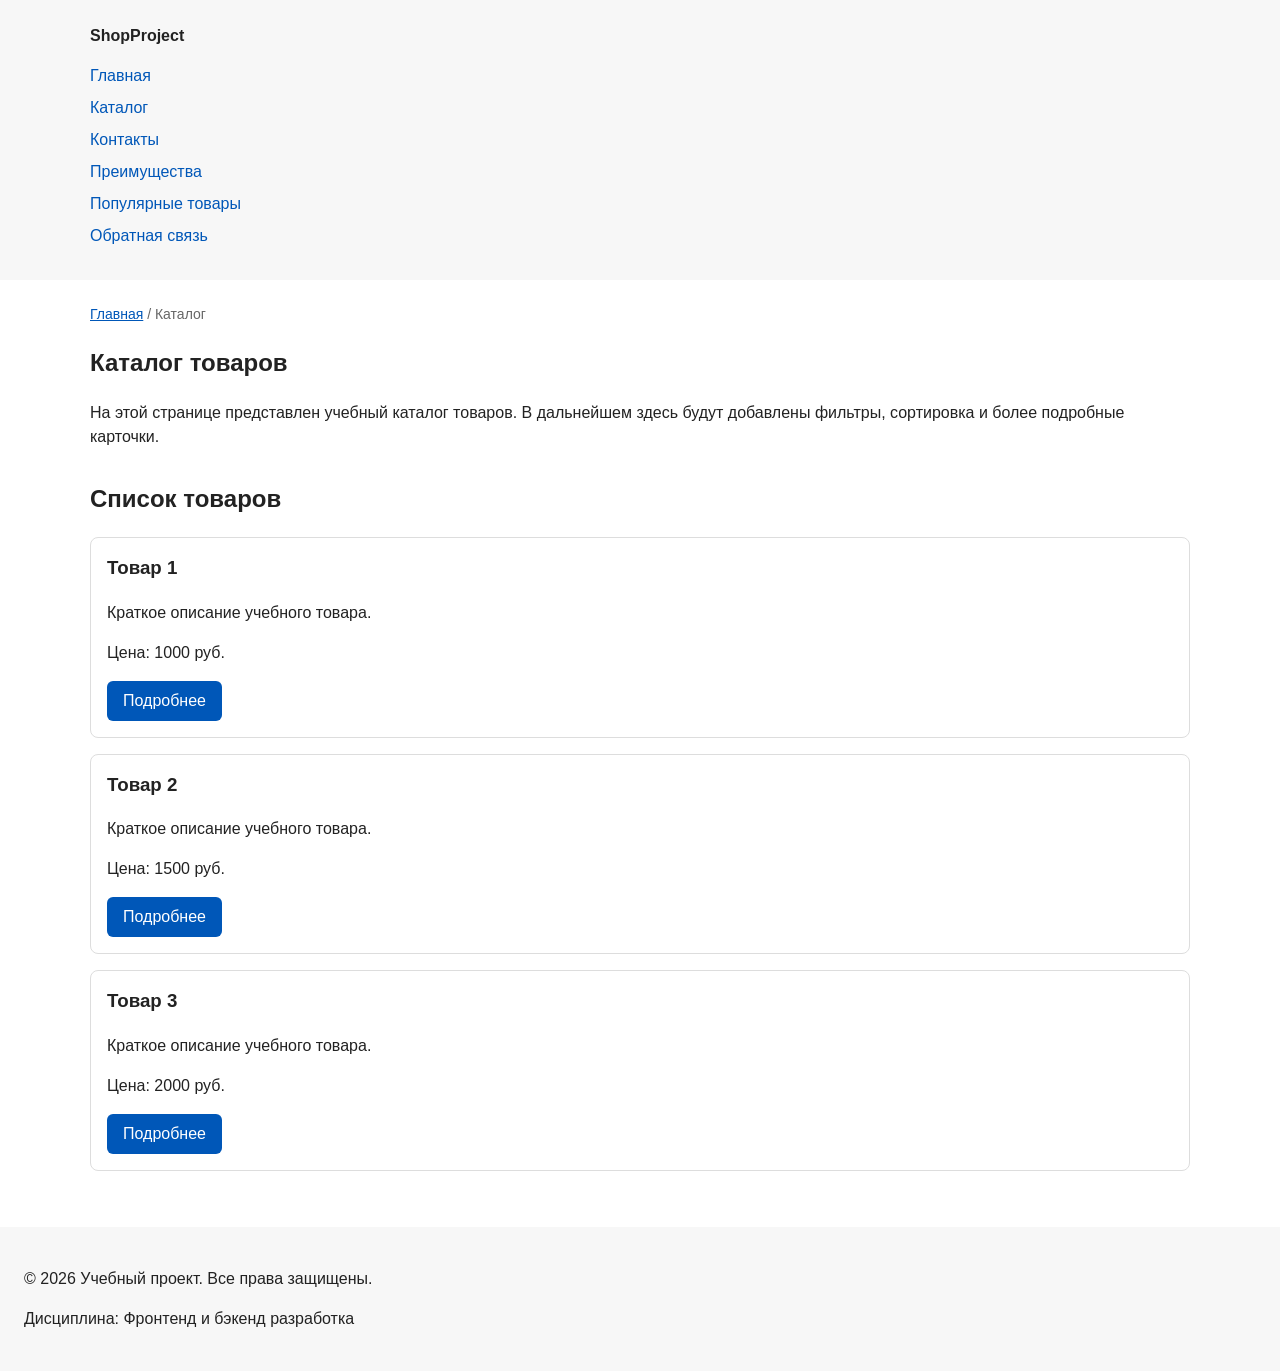
==== catalog.html @ 1f005fb4 "feat: add multi-page structure navigation and anchors" ====
<!DOCTYPE html>
<html lang="ru">
<head>
  <meta charset="UTF-8">
  <meta name="viewport" content="width=device-width, initial-scale=1.0">
  <meta name="description" content="Каталог товаров учебного интернет-магазина.">
  <title>Каталог товаров — Учебный интернет-магазин</title>
  <link rel="stylesheet" href="css/style.css">
</head>
<body>
  <header>
    <div class="site-header">
      <a class="site-logo" href="index.html">ShopProject</a>
      <nav class="site-nav" aria-label="Основная навигация">
        <ul class="site-nav__list">
          <li><a href="index.html">Главная</a></li>
          <li><a href="catalog.html">Каталог</a></li>
          <li><a href="contacts.html">Контакты</a></li>
          <li><a href="index.html#advantages">Преимущества</a></li>
          <li><a href="index.html#popular">Популярные товары</a></li>
          <li><a href="index.html#contacts">Обратная связь</a></li>
        </ul>
      </nav>
    </div>
  </header>

  <main>
    <nav class="breadcrumbs" aria-label="Хлебные крошки">
      <a href="index.html">Главная</a>
      <span>Каталог</span>
    </nav>

    <section class="section">
      <h1>Каталог товаров</h1>
      <p>
        На этой странице представлен учебный каталог товаров.
        В дальнейшем здесь будут добавлены фильтры, сортировка и более
        подробные карточки.
      </p>
    </section>

    <section class="section">
      <h2>Список товаров</h2>
      <article class="product-card">
        <h3>Товар 1</h3>
        <p>Краткое описание учебного товара.</p>
        <p>Цена: 1000 руб.</p>
        <a class="button" href="index.html#popular">Подробнее</a>
      </article>
      <article class="product-card">
        <h3>Товар 2</h3>
        <p>Краткое описание учебного товара.</p>
        <p>Цена: 1500 руб.</p>
        <a class="button" href="index.html#popular">Подробнее</a>
      </article>
      <article class="product-card">
        <h3>Товар 3</h3>
        <p>Краткое описание учебного товара.</p>
        <p>Цена: 2000 руб.</p>
        <a class="button" href="index.html#popular">Подробнее</a>
      </article>
    </section>
  </main>

  <footer>
    <p>&copy; 2026 Учебный проект. Все права защищены.</p>
    <p>Дисциплина: Фронтенд и бэкенд разработка</p>
  </footer>
</body>
</html>
---- css/style.css ----
/* ===============================
   1. Переменные проекта
   =============================== */
:root {
  /* Основные цвета проекта */
  --color-bg: #ffffff;
  --color-text: #222222;
  --color-muted: #666666;
  --color-primary: #0057b8;
  --color-primary-dark: #003f86;
  --color-border: #dddddd;
  --color-surface: #f7f7f7;
  --color-surface-accent: #eef5ff;
  --color-danger: #b00020;
  --color-success: #168a2f;
  --color-success-bg: #eefaf0;
  --color-white: #ffffff;

  /* Отступы */
  --space-xs: 4px;
  --space-sm: 8px;
  --space-md: 16px;
  --space-lg: 24px;
  --space-xl: 32px;

  /* Скругления */
  --radius-sm: 6px;
  --radius-md: 8px;
  --radius-lg: 12px;

  /* Размеры */
  --container-width: 1100px;
}

/* ===============================
   2. Базовые стили
   =============================== */
html {
  scroll-behavior: smooth;
}

* {
  box-sizing: border-box;
}

body {
  margin: 0;
  font-family: Arial, sans-serif;
  line-height: 1.5;
  color: var(--color-text);
  background-color: var(--color-bg);
}

header,
main,
footer {
  padding: var(--space-lg);
}

header,
footer {
  background-color: var(--color-surface);
}

/* ===============================
   3. Общие элементы интерфейса
   =============================== */
a {
  color: var(--color-primary);
}

a:hover {
  color: var(--color-primary-dark);
}

a:focus-visible {
  outline: 2px solid var(--color-primary);
  outline-offset: 3px;
}

.button {
  display: inline-block;
  padding: var(--space-sm) var(--space-md);
  color: var(--color-white);
  background-color: var(--color-primary);
  text-decoration: none;
  border: none;
  border-radius: var(--radius-sm);
  font: inherit;
  cursor: pointer;
}

.button:hover {
  color: var(--color-white);
  background-color: var(--color-primary-dark);
}

.button:focus-visible {
  outline: 2px solid var(--color-primary);
  outline-offset: 3px;
}

.button:disabled {
  opacity: 0.6;
  cursor: not-allowed;
}

/* ===============================
   4. Компоненты страницы
   =============================== */

/* Шапка и навигация */
.site-header {
  max-width: var(--container-width);
  margin: 0 auto;
}

.site-logo {
  font-weight: bold;
  text-decoration: none;
  color: var(--color-text);
}

.site-nav__list {
  padding: 0;
  margin: var(--space-md) 0 0;
  list-style: none;
}

.site-nav__list li {
  margin-bottom: var(--space-sm);
}

.site-nav__list a {
  text-decoration: none;
}

.site-nav__list a:hover {
  text-decoration: underline;
}

/* Хлебные крошки */
.breadcrumbs {
  max-width: var(--container-width);
  margin: 0 auto var(--space-md);
  font-size: 14px;
  color: var(--color-muted);
}

.breadcrumbs a {
  color: var(--color-primary);
}

.breadcrumbs span::before {
  content: " / ";
  color: var(--color-muted);
}

/* Подсветка цели якорной ссылки */
:target {
  outline: 2px dashed var(--color-primary);
  outline-offset: 4px;
}

/* Hero-блок и секции */
.hero {
  max-width: var(--container-width);
  margin: 0 auto var(--space-xl);
  padding: var(--space-xl) var(--space-lg);
  background-color: var(--color-surface-accent);
  border-radius: var(--radius-lg);
}

.section {
  max-width: var(--container-width);
  margin: 0 auto var(--space-xl);
}

.section h2 {
  margin-top: 0;
}

/* Карточка товара */
.product-card {
  margin-bottom: var(--space-md);
  padding: var(--space-md);
  border: 1px solid var(--color-border);
  border-radius: var(--radius-md);
  background-color: var(--color-bg);
}

.product-card:hover {
  border-color: var(--color-primary);
}

.product-card h3 {
  margin-top: 0;
}

/* Дополнительный информационный блок */
.aside-info {
  max-width: var(--container-width);
  margin: 0 auto var(--space-xl);
  padding: var(--space-md);
  border-left: 4px solid var(--color-primary);
  background-color: var(--color-surface);
}

/* ===============================
   5. Форма и модальное окно
   =============================== */
.order-dialog {
  width: min(100% - 32px, 560px);
  padding: var(--space-lg);
  border: none;
  border-radius: var(--radius-lg);
}

.order-dialog::backdrop {
  background-color: rgba(0, 0, 0, 0.5);
}

.form-field {
  margin-bottom: var(--space-md);
}

.form-field label {
  display: block;
  margin-bottom: var(--space-xs);
}

.form-field input,
.form-field select,
.form-field textarea {
  width: 100%;
  padding: 10px 12px;
  border: 1px solid var(--color-border);
  border-radius: var(--radius-sm);
  font: inherit;
}

.form-field input[type="checkbox"] {
  width: auto;
}

.form-field small {
  display: block;
  margin-top: var(--space-xs);
  color: var(--color-muted);
}

.form-field input:hover,
.form-field select:hover,
.form-field textarea:hover {
  border-color: var(--color-primary);
}

.form-field input:focus-visible,
.form-field select:focus-visible,
.form-field textarea:focus-visible,
.form-actions button:focus-visible {
  outline: 2px solid var(--color-primary);
  outline-offset: 3px;
}

[aria-invalid="true"] {
  border-color: var(--color-danger);
}

.form-actions {
  display: flex;
  gap: var(--space-md);
  margin-top: var(--space-lg);
}

.success-message {
  max-width: var(--container-width);
  margin: var(--space-lg) auto;
  padding: var(--space-md);
  border-left: 4px solid var(--color-success);
  background-color: var(--color-success-bg);
}
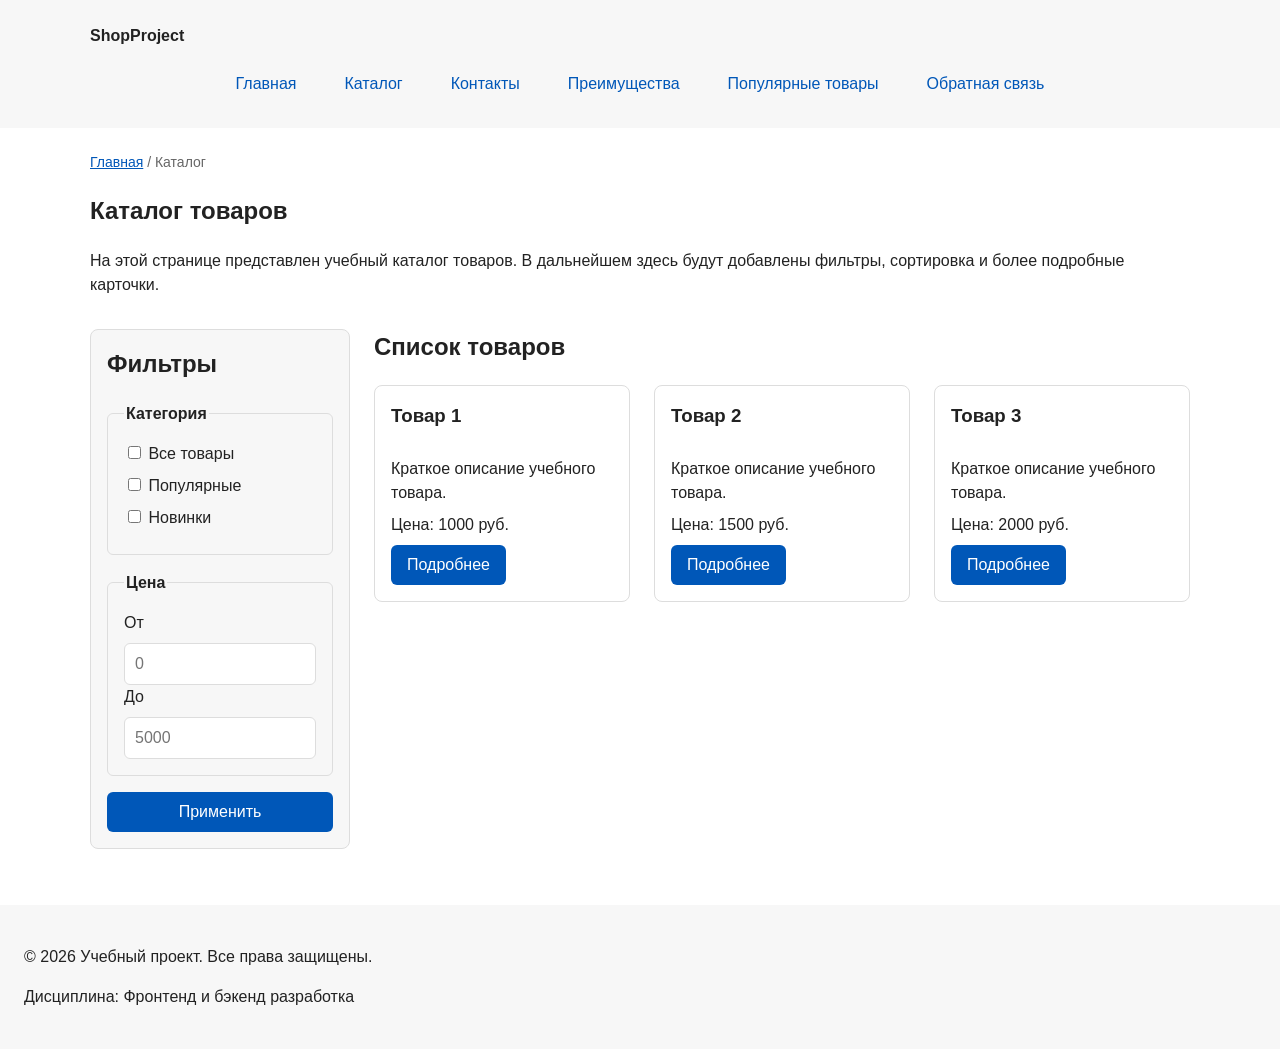
==== commit 6d08b5a0: "feat: add flex navigation and grid catalog layout" ====
--- a/catalog.html
+++ b/catalog.html
@@ -39,26 +39,58 @@
       </p>
     </section>
 
-    <section class="section">
-      <h2>Список товаров</h2>
-      <article class="product-card">
-        <h3>Товар 1</h3>
-        <p>Краткое описание учебного товара.</p>
-        <p>Цена: 1000 руб.</p>
-        <a class="button" href="index.html#popular">Подробнее</a>
-      </article>
-      <article class="product-card">
-        <h3>Товар 2</h3>
-        <p>Краткое описание учебного товара.</p>
-        <p>Цена: 1500 руб.</p>
-        <a class="button" href="index.html#popular">Подробнее</a>
-      </article>
-      <article class="product-card">
-        <h3>Товар 3</h3>
-        <p>Краткое описание учебного товара.</p>
-        <p>Цена: 2000 руб.</p>
-        <a class="button" href="index.html#popular">Подробнее</a>
-      </article>
+    <section class="catalog-layout">
+      <aside class="catalog-filters">
+        <h2>Фильтры</h2>
+        <form class="filters-form" action="#" method="get">
+          <fieldset>
+            <legend>Категория</legend>
+            <label>
+              <input type="checkbox" name="category" value="all">
+              Все товары
+            </label>
+            <label>
+              <input type="checkbox" name="category" value="popular">
+              Популярные
+            </label>
+            <label>
+              <input type="checkbox" name="category" value="new">
+              Новинки
+            </label>
+          </fieldset>
+          <fieldset>
+            <legend>Цена</legend>
+            <label for="price-from">От</label>
+            <input id="price-from" name="price-from" type="number" min="0" placeholder="0">
+            <label for="price-to">До</label>
+            <input id="price-to" name="price-to" type="number" min="0" placeholder="5000">
+          </fieldset>
+          <button class="button" type="submit">Применить</button>
+        </form>
+      </aside>
+      <section class="catalog-products">
+        <h2>Список товаров</h2>
+        <div class="products-grid">
+          <article class="product-card">
+            <h3>Товар 1</h3>
+            <p>Краткое описание учебного товара.</p>
+            <p>Цена: 1000 руб.</p>
+            <a class="button" href="index.html#popular">Подробнее</a>
+          </article>
+          <article class="product-card">
+            <h3>Товар 2</h3>
+            <p>Краткое описание учебного товара.</p>
+            <p>Цена: 1500 руб.</p>
+            <a class="button" href="index.html#popular">Подробнее</a>
+          </article>
+          <article class="product-card">
+            <h3>Товар 3</h3>
+            <p>Краткое описание учебного товара.</p>
+            <p>Цена: 2000 руб.</p>
+            <a class="button" href="index.html#popular">Подробнее</a>
+          </article>
+        </div>
+      </section>
     </section>
   </main>
 
--- a/css/style.css
+++ b/css/style.css
@@ -122,21 +122,27 @@
 }
 
 .site-nav__list {
+  display: flex;
+  flex-wrap: wrap;
+  justify-content: center;
+  align-items: center;
+  gap: var(--space-md);
   padding: 0;
   margin: var(--space-md) 0 0;
   list-style: none;
 }
 
-.site-nav__list li {
-  margin-bottom: var(--space-sm);
-}
-
 .site-nav__list a {
+  display: inline-block;
+  padding: var(--space-sm) var(--space-md);
+  color: var(--color-primary);
   text-decoration: none;
+  border-radius: var(--radius-sm);
 }
 
 .site-nav__list a:hover {
-  text-decoration: underline;
+  color: var(--color-white);
+  background-color: var(--color-primary);
 }
 
 /* Хлебные крошки */
@@ -182,7 +188,10 @@
 
 /* Карточка товара */
 .product-card {
-  margin-bottom: var(--space-md);
+  display: flex;
+  flex-direction: column;
+  gap: var(--space-sm);
+  margin-bottom: 0;
   padding: var(--space-md);
   border: 1px solid var(--color-border);
   border-radius: var(--radius-md);
@@ -197,6 +206,22 @@
   margin-top: 0;
 }
 
+.product-card p {
+  margin: 0;
+}
+
+.product-card .button {
+  margin-top: auto;
+  align-self: flex-start;
+}
+
+/* Сетка карточек товаров */
+.products-grid {
+  display: grid;
+  grid-template-columns: repeat(3, 1fr);
+  gap: var(--space-lg);
+}
+
 /* Дополнительный информационный блок */
 .aside-info {
   max-width: var(--container-width);
@@ -204,6 +229,62 @@
   padding: var(--space-md);
   border-left: 4px solid var(--color-primary);
   background-color: var(--color-surface);
+}
+
+/* Страница каталога: фильтры + товары */
+.catalog-layout {
+  max-width: var(--container-width);
+  margin: 0 auto var(--space-xl);
+  display: grid;
+  grid-template-columns: 260px 1fr;
+  grid-template-areas: "filters products";
+  gap: var(--space-lg);
+}
+
+.catalog-filters {
+  grid-area: filters;
+  padding: var(--space-md);
+  border: 1px solid var(--color-border);
+  border-radius: var(--radius-md);
+  background-color: var(--color-surface);
+}
+
+.catalog-products {
+  grid-area: products;
+}
+
+.catalog-filters h2,
+.catalog-products h2 {
+  margin-top: 0;
+}
+
+.filters-form {
+  display: grid;
+  gap: var(--space-md);
+}
+
+.filters-form fieldset {
+  margin: 0;
+  padding: var(--space-md);
+  border: 1px solid var(--color-border);
+  border-radius: var(--radius-sm);
+}
+
+.filters-form legend {
+  font-weight: 700;
+}
+
+.filters-form label {
+  display: block;
+  margin-bottom: var(--space-sm);
+}
+
+.filters-form input[type="number"] {
+  width: 100%;
+  padding: 8px 10px;
+  border: 1px solid var(--color-border);
+  border-radius: var(--radius-sm);
+  font: inherit;
 }
 
 /* ===============================
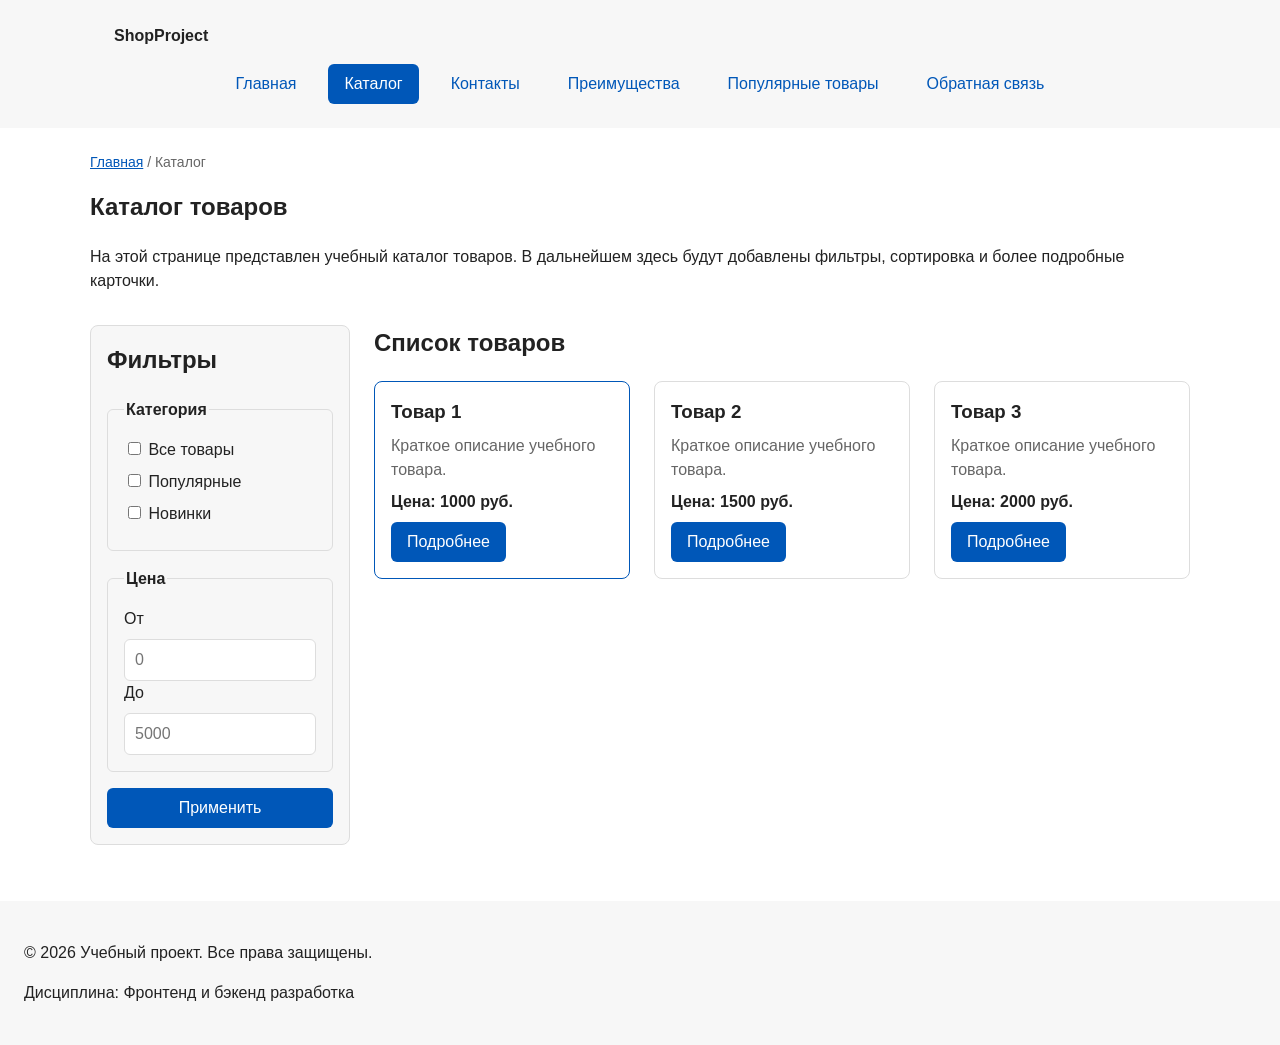
==== commit 1d5f385f: "refactor: apply BEM naming to CSS classes" ====
--- a/catalog.html
+++ b/catalog.html
@@ -8,30 +8,42 @@
   <link rel="stylesheet" href="css/style.css">
 </head>
 <body>
-  <header>
-    <div class="site-header">
-      <a class="site-logo" href="index.html">ShopProject</a>
+  <header class="site-header">
+    <div class="site-header__inner">
+      <a class="site-header__logo" href="index.html">ShopProject</a>
       <nav class="site-nav" aria-label="Основная навигация">
         <ul class="site-nav__list">
-          <li><a href="index.html">Главная</a></li>
-          <li><a href="catalog.html">Каталог</a></li>
-          <li><a href="contacts.html">Контакты</a></li>
-          <li><a href="index.html#advantages">Преимущества</a></li>
-          <li><a href="index.html#popular">Популярные товары</a></li>
-          <li><a href="index.html#contacts">Обратная связь</a></li>
+          <li class="site-nav__item">
+            <a class="site-nav__link" href="index.html">Главная</a>
+          </li>
+          <li class="site-nav__item">
+            <a class="site-nav__link site-nav__link--active" href="catalog.html" aria-current="page">Каталог</a>
+          </li>
+          <li class="site-nav__item">
+            <a class="site-nav__link" href="contacts.html">Контакты</a>
+          </li>
+          <li class="site-nav__item">
+            <a class="site-nav__link" href="index.html#advantages">Преимущества</a>
+          </li>
+          <li class="site-nav__item">
+            <a class="site-nav__link" href="index.html#popular">Популярные товары</a>
+          </li>
+          <li class="site-nav__item">
+            <a class="site-nav__link" href="index.html#contacts">Обратная связь</a>
+          </li>
         </ul>
       </nav>
     </div>
   </header>
 
-  <main>
+  <main class="page">
     <nav class="breadcrumbs" aria-label="Хлебные крошки">
-      <a href="index.html">Главная</a>
-      <span>Каталог</span>
+      <a class="breadcrumbs__link" href="index.html">Главная</a>
+      <span class="breadcrumbs__current">Каталог</span>
     </nav>
 
     <section class="section">
-      <h1>Каталог товаров</h1>
+      <h1 class="section__title">Каталог товаров</h1>
       <p>
         На этой странице представлен учебный каталог товаров.
         В дальнейшем здесь будут добавлены фильтры, сортировка и более
@@ -41,62 +53,63 @@
 
     <section class="catalog-layout">
       <aside class="catalog-filters">
-        <h2>Фильтры</h2>
+        <h2 class="catalog-filters__title">Фильтры</h2>
         <form class="filters-form" action="#" method="get">
-          <fieldset>
-            <legend>Категория</legend>
-            <label>
-              <input type="checkbox" name="category" value="all">
+          <fieldset class="filters-form__group">
+            <legend class="filters-form__legend">Категория</legend>
+            <label class="filters-form__label" for="filter-all">
+              <input type="checkbox" id="filter-all" name="category" value="all">
               Все товары
             </label>
-            <label>
-              <input type="checkbox" name="category" value="popular">
+            <label class="filters-form__label" for="filter-popular">
+              <input type="checkbox" id="filter-popular" name="category" value="popular">
               Популярные
             </label>
-            <label>
-              <input type="checkbox" name="category" value="new">
+            <label class="filters-form__label" for="filter-new">
+              <input type="checkbox" id="filter-new" name="category" value="new">
               Новинки
             </label>
           </fieldset>
-          <fieldset>
-            <legend>Цена</legend>
-            <label for="price-from">От</label>
-            <input id="price-from" name="price-from" type="number" min="0" placeholder="0">
-            <label for="price-to">До</label>
-            <input id="price-to" name="price-to" type="number" min="0" placeholder="5000">
+          <fieldset class="filters-form__group">
+            <legend class="filters-form__legend">Цена</legend>
+            <label class="filters-form__label" for="price-from">От</label>
+            <input class="filters-form__input" id="price-from" name="price-from" type="number" min="0" placeholder="0">
+            <label class="filters-form__label" for="price-to">До</label>
+            <input class="filters-form__input" id="price-to" name="price-to" type="number" min="0" placeholder="5000">
           </fieldset>
-          <button class="button" type="submit">Применить</button>
+          <button class="button button--primary" type="submit">Применить</button>
         </form>
       </aside>
+
       <section class="catalog-products">
-        <h2>Список товаров</h2>
+        <h2 class="catalog-products__title">Список товаров</h2>
         <div class="products-grid">
-          <article class="product-card">
-            <h3>Товар 1</h3>
-            <p>Краткое описание учебного товара.</p>
-            <p>Цена: 1000 руб.</p>
-            <a class="button" href="index.html#popular">Подробнее</a>
+          <article class="product-card product-card--featured">
+            <h3 class="product-card__title">Товар 1</h3>
+            <p class="product-card__description">Краткое описание учебного товара.</p>
+            <p class="product-card__price">Цена: 1000 руб.</p>
+            <a class="button button--primary product-card__link" href="index.html#popular">Подробнее</a>
           </article>
           <article class="product-card">
-            <h3>Товар 2</h3>
-            <p>Краткое описание учебного товара.</p>
-            <p>Цена: 1500 руб.</p>
-            <a class="button" href="index.html#popular">Подробнее</a>
+            <h3 class="product-card__title">Товар 2</h3>
+            <p class="product-card__description">Краткое описание учебного товара.</p>
+            <p class="product-card__price">Цена: 1500 руб.</p>
+            <a class="button button--primary product-card__link" href="index.html#popular">Подробнее</a>
           </article>
           <article class="product-card">
-            <h3>Товар 3</h3>
-            <p>Краткое описание учебного товара.</p>
-            <p>Цена: 2000 руб.</p>
-            <a class="button" href="index.html#popular">Подробнее</a>
+            <h3 class="product-card__title">Товар 3</h3>
+            <p class="product-card__description">Краткое описание учебного товара.</p>
+            <p class="product-card__price">Цена: 2000 руб.</p>
+            <a class="button button--primary product-card__link" href="index.html#popular">Подробнее</a>
           </article>
         </div>
       </section>
     </section>
   </main>
 
-  <footer>
-    <p>&copy; 2026 Учебный проект. Все права защищены.</p>
-    <p>Дисциплина: Фронтенд и бэкенд разработка</p>
+  <footer class="site-footer">
+    <p class="site-footer__text">&copy; 2026 Учебный проект. Все права защищены.</p>
+    <p class="site-footer__text">Дисциплина: Фронтенд и бэкенд разработка</p>
   </footer>
 </body>
 </html>
--- a/css/style.css
+++ b/css/style.css
@@ -51,20 +51,6 @@
   background-color: var(--color-bg);
 }
 
-header,
-main,
-footer {
-  padding: var(--space-lg);
-}
-
-header,
-footer {
-  background-color: var(--color-surface);
-}
-
-/* ===============================
-   3. Общие элементы интерфейса
-   =============================== */
 a {
   color: var(--color-primary);
 }
@@ -78,21 +64,49 @@
   outline-offset: 3px;
 }
 
+:target {
+  outline: 2px dashed var(--color-primary);
+  outline-offset: 4px;
+}
+
+[aria-invalid="true"] {
+  border-color: var(--color-danger);
+}
+
+/* ===============================
+   3. Общие блоки интерфейса
+   =============================== */
+
+/* Блок button */
 .button {
   display: inline-block;
   padding: var(--space-sm) var(--space-md);
-  color: var(--color-white);
-  background-color: var(--color-primary);
-  text-decoration: none;
   border: none;
   border-radius: var(--radius-sm);
   font: inherit;
+  text-decoration: none;
   cursor: pointer;
 }
 
-.button:hover {
+.button--primary {
+  color: var(--color-white);
+  background-color: var(--color-primary);
+}
+
+.button--primary:hover {
   color: var(--color-white);
   background-color: var(--color-primary-dark);
+}
+
+.button--secondary {
+  color: var(--color-primary);
+  background-color: transparent;
+  border: 1px solid var(--color-primary);
+}
+
+.button--secondary:hover {
+  color: var(--color-white);
+  background-color: var(--color-primary);
 }
 
 .button:focus-visible {
@@ -100,27 +114,51 @@
   outline-offset: 3px;
 }
 
-.button:disabled {
+.button:disabled,
+.button--disabled {
   opacity: 0.6;
   cursor: not-allowed;
+}
+
+/* Блок breadcrumbs */
+.breadcrumbs {
+  max-width: var(--container-width);
+  margin: 0 auto var(--space-md);
+  font-size: 14px;
+  color: var(--color-muted);
+}
+
+.breadcrumbs__link {
+  color: var(--color-primary);
+}
+
+.breadcrumbs__current::before {
+  content: " / ";
+  color: var(--color-muted);
 }
 
 /* ===============================
    4. Компоненты страницы
    =============================== */
 
-/* Шапка и навигация */
+/* Блок site-header */
 .site-header {
+  background-color: var(--color-surface);
+}
+
+.site-header__inner {
   max-width: var(--container-width);
   margin: 0 auto;
-}
-
-.site-logo {
-  font-weight: bold;
+  padding: var(--space-lg);
+}
+
+.site-header__logo {
+  font-weight: 700;
+  color: var(--color-text);
   text-decoration: none;
-  color: var(--color-text);
-}
-
+}
+
+/* Блок site-nav */
 .site-nav__list {
   display: flex;
   flex-wrap: wrap;
@@ -132,7 +170,7 @@
   list-style: none;
 }
 
-.site-nav__list a {
+.site-nav__link {
   display: inline-block;
   padding: var(--space-sm) var(--space-md);
   color: var(--color-primary);
@@ -140,35 +178,33 @@
   border-radius: var(--radius-sm);
 }
 
-.site-nav__list a:hover {
+.site-nav__link:hover {
   color: var(--color-white);
   background-color: var(--color-primary);
 }
 
-/* Хлебные крошки */
-.breadcrumbs {
-  max-width: var(--container-width);
-  margin: 0 auto var(--space-md);
-  font-size: 14px;
-  color: var(--color-muted);
-}
-
-.breadcrumbs a {
-  color: var(--color-primary);
-}
-
-.breadcrumbs span::before {
-  content: " / ";
-  color: var(--color-muted);
-}
-
-/* Подсветка цели якорной ссылки */
-:target {
-  outline: 2px dashed var(--color-primary);
-  outline-offset: 4px;
-}
-
-/* Hero-блок и секции */
+.site-nav__link:focus-visible {
+  outline: 2px solid var(--color-primary);
+  outline-offset: 3px;
+}
+
+.site-nav__link--active {
+  color: var(--color-white);
+  background-color: var(--color-primary);
+}
+
+/* Блок page (основное содержимое страницы) */
+.page {
+  padding: var(--space-lg);
+}
+
+/* Блок site-footer */
+.site-footer {
+  padding: var(--space-lg);
+  background-color: var(--color-surface);
+}
+
+/* Блок hero */
 .hero {
   max-width: var(--container-width);
   margin: 0 auto var(--space-xl);
@@ -177,21 +213,28 @@
   border-radius: var(--radius-lg);
 }
 
+/* Блок section */
 .section {
   max-width: var(--container-width);
   margin: 0 auto var(--space-xl);
 }
 
-.section h2 {
+.section__title {
   margin-top: 0;
 }
 
-/* Карточка товара */
+/* Блок products-grid */
+.products-grid {
+  display: grid;
+  grid-template-columns: repeat(3, 1fr);
+  gap: var(--space-lg);
+}
+
+/* Блок product-card */
 .product-card {
   display: flex;
   flex-direction: column;
   gap: var(--space-sm);
-  margin-bottom: 0;
   padding: var(--space-md);
   border: 1px solid var(--color-border);
   border-radius: var(--radius-md);
@@ -202,27 +245,40 @@
   border-color: var(--color-primary);
 }
 
-.product-card h3 {
-  margin-top: 0;
-}
-
-.product-card p {
+.product-card--featured {
+  border-color: var(--color-primary);
+}
+
+.product-card--discount {
+  border-color: var(--color-danger);
+}
+
+.product-card__title {
   margin: 0;
-}
-
-.product-card .button {
+  color: var(--color-text);
+}
+
+.product-card__description {
+  margin: 0;
+  color: var(--color-muted);
+}
+
+.product-card__price {
+  margin: 0;
+  font-weight: 700;
+}
+
+.product-card--discount .product-card__price {
+  color: var(--color-danger);
+}
+
+.product-card__button,
+.product-card__link {
   margin-top: auto;
   align-self: flex-start;
 }
 
-/* Сетка карточек товаров */
-.products-grid {
-  display: grid;
-  grid-template-columns: repeat(3, 1fr);
-  gap: var(--space-lg);
-}
-
-/* Дополнительный информационный блок */
+/* Блок aside-info */
 .aside-info {
   max-width: var(--container-width);
   margin: 0 auto var(--space-xl);
@@ -231,7 +287,7 @@
   background-color: var(--color-surface);
 }
 
-/* Страница каталога: фильтры + товары */
+/* Блок catalog-layout */
 .catalog-layout {
   max-width: var(--container-width);
   margin: 0 auto var(--space-xl);
@@ -241,6 +297,7 @@
   gap: var(--space-lg);
 }
 
+/* Блок catalog-filters */
 .catalog-filters {
   grid-area: filters;
   padding: var(--space-md);
@@ -249,37 +306,42 @@
   background-color: var(--color-surface);
 }
 
+.catalog-filters__title {
+  margin-top: 0;
+}
+
+/* Блок catalog-products */
 .catalog-products {
   grid-area: products;
 }
 
-.catalog-filters h2,
-.catalog-products h2 {
+.catalog-products__title {
   margin-top: 0;
 }
 
+/* Блок filters-form */
 .filters-form {
   display: grid;
   gap: var(--space-md);
 }
 
-.filters-form fieldset {
+.filters-form__group {
   margin: 0;
   padding: var(--space-md);
   border: 1px solid var(--color-border);
   border-radius: var(--radius-sm);
 }
 
-.filters-form legend {
+.filters-form__legend {
   font-weight: 700;
 }
 
-.filters-form label {
+.filters-form__label {
   display: block;
   margin-bottom: var(--space-sm);
 }
 
-.filters-form input[type="number"] {
+.filters-form__input {
   width: 100%;
   padding: 8px 10px;
   border: 1px solid var(--color-border);
@@ -290,6 +352,8 @@
 /* ===============================
    5. Форма и модальное окно
    =============================== */
+
+/* Блок order-dialog */
 .order-dialog {
   width: min(100% - 32px, 560px);
   padding: var(--space-lg);
@@ -301,18 +365,23 @@
   background-color: rgba(0, 0, 0, 0.5);
 }
 
-.form-field {
+.order-dialog__title {
+  margin-top: 0;
+}
+
+/* Блок order-form */
+.order-form__field {
   margin-bottom: var(--space-md);
 }
 
-.form-field label {
+.order-form__label {
   display: block;
   margin-bottom: var(--space-xs);
 }
 
-.form-field input,
-.form-field select,
-.form-field textarea {
+.order-form__input,
+.order-form__select,
+.order-form__textarea {
   width: 100%;
   padding: 10px 12px;
   border: 1px solid var(--color-border);
@@ -320,40 +389,33 @@
   font: inherit;
 }
 
-.form-field input[type="checkbox"] {
-  width: auto;
-}
-
-.form-field small {
+.order-form__hint {
   display: block;
   margin-top: var(--space-xs);
   color: var(--color-muted);
 }
 
-.form-field input:hover,
-.form-field select:hover,
-.form-field textarea:hover {
+.order-form__input:hover,
+.order-form__select:hover,
+.order-form__textarea:hover {
   border-color: var(--color-primary);
 }
 
-.form-field input:focus-visible,
-.form-field select:focus-visible,
-.form-field textarea:focus-visible,
-.form-actions button:focus-visible {
+.order-form__input:focus-visible,
+.order-form__select:focus-visible,
+.order-form__textarea:focus-visible,
+.order-form__checkbox:focus-visible {
   outline: 2px solid var(--color-primary);
   outline-offset: 3px;
 }
 
-[aria-invalid="true"] {
-  border-color: var(--color-danger);
-}
-
-.form-actions {
+.order-form__actions {
   display: flex;
   gap: var(--space-md);
   margin-top: var(--space-lg);
 }
 
+/* Блок success-message */
 .success-message {
   max-width: var(--container-width);
   margin: var(--space-lg) auto;
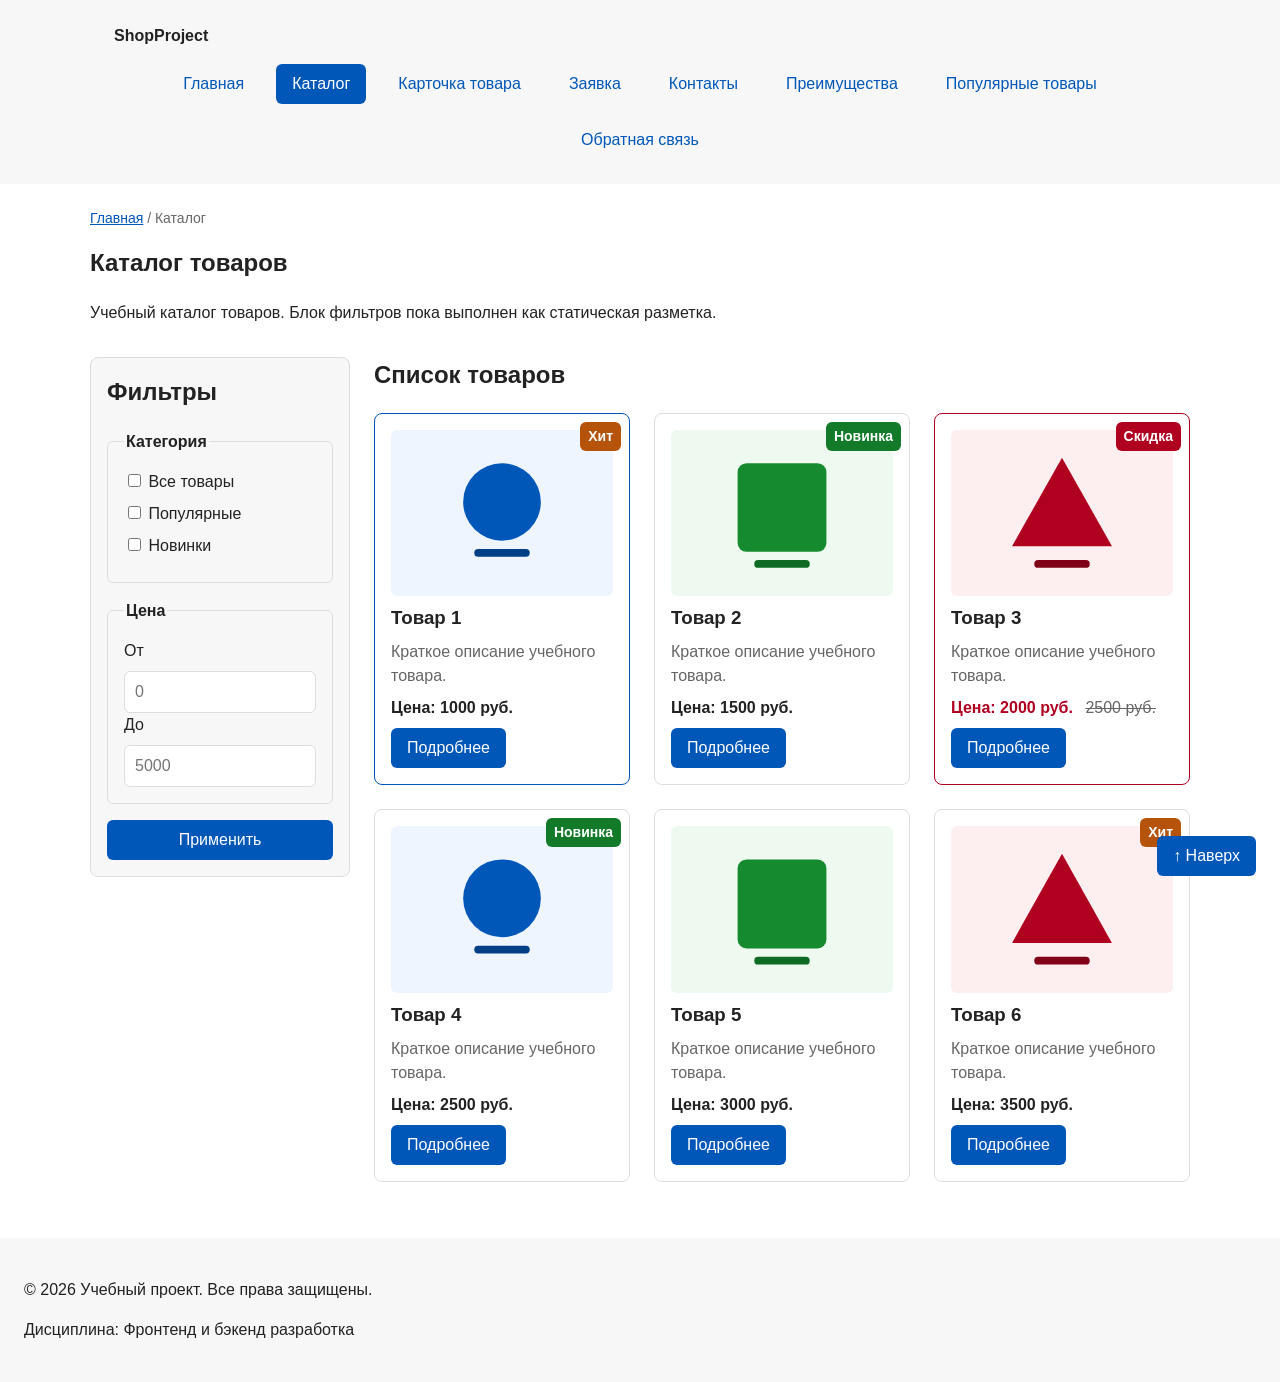
==== commit 63739ed4: "fix: prepare HTML CSS project for submission" ====
--- a/catalog.html
+++ b/catalog.html
@@ -18,6 +18,12 @@
           </li>
           <li class="site-nav__item">
             <a class="site-nav__link site-nav__link--active" href="catalog.html" aria-current="page">Каталог</a>
+          </li>
+          <li class="site-nav__item">
+            <a class="site-nav__link" href="product.html">Карточка товара</a>
+          </li>
+          <li class="site-nav__item">
+            <a class="site-nav__link" href="order.html">Заявка</a>
           </li>
           <li class="site-nav__item">
             <a class="site-nav__link" href="contacts.html">Контакты</a>
@@ -45,9 +51,7 @@
     <section class="section">
       <h1 class="section__title">Каталог товаров</h1>
       <p>
-        На этой странице представлен учебный каталог товаров.
-        В дальнейшем здесь будут добавлены фильтры, сортировка и более
-        подробные карточки.
+        Учебный каталог товаров. Блок фильтров пока выполнен как статическая разметка.
       </p>
     </section>
 
@@ -85,22 +89,63 @@
         <h2 class="catalog-products__title">Список товаров</h2>
         <div class="products-grid">
           <article class="product-card product-card--featured">
+            <span class="product-card__badge product-card__badge--hit">Хит</span>
+            <img class="product-card__image" src="images/product-1.svg" alt="Товар 1" width="400" height="300">
             <h3 class="product-card__title">Товар 1</h3>
             <p class="product-card__description">Краткое описание учебного товара.</p>
             <p class="product-card__price">Цена: 1000 руб.</p>
-            <a class="button button--primary product-card__link" href="index.html#popular">Подробнее</a>
+            <div class="product-card__actions">
+              <a class="button button--primary product-card__link" href="product.html">Подробнее</a>
+            </div>
           </article>
           <article class="product-card">
+            <span class="product-card__badge product-card__badge--new">Новинка</span>
+            <img class="product-card__image" src="images/product-2.svg" alt="Товар 2" width="400" height="300">
             <h3 class="product-card__title">Товар 2</h3>
             <p class="product-card__description">Краткое описание учебного товара.</p>
             <p class="product-card__price">Цена: 1500 руб.</p>
-            <a class="button button--primary product-card__link" href="index.html#popular">Подробнее</a>
+            <div class="product-card__actions">
+              <a class="button button--primary product-card__link" href="product.html">Подробнее</a>
+            </div>
+          </article>
+          <article class="product-card product-card--discount">
+            <span class="product-card__badge product-card__badge--sale">Скидка</span>
+            <img class="product-card__image" src="images/product-3.svg" alt="Товар 3" width="400" height="300">
+            <h3 class="product-card__title">Товар 3</h3>
+            <p class="product-card__description">Краткое описание учебного товара.</p>
+            <p class="product-card__price">Цена: 2000 руб. <span class="product-card__price-old">2500 руб.</span></p>
+            <div class="product-card__actions">
+              <a class="button button--primary product-card__link" href="product.html">Подробнее</a>
+            </div>
           </article>
           <article class="product-card">
-            <h3 class="product-card__title">Товар 3</h3>
+            <span class="product-card__badge product-card__badge--new">Новинка</span>
+            <img class="product-card__image" src="images/product-1.svg" alt="Товар 4" width="400" height="300">
+            <h3 class="product-card__title">Товар 4</h3>
             <p class="product-card__description">Краткое описание учебного товара.</p>
-            <p class="product-card__price">Цена: 2000 руб.</p>
-            <a class="button button--primary product-card__link" href="index.html#popular">Подробнее</a>
+            <p class="product-card__price">Цена: 2500 руб.</p>
+            <div class="product-card__actions">
+              <a class="button button--primary product-card__link" href="product.html">Подробнее</a>
+            </div>
+          </article>
+          <article class="product-card">
+            <img class="product-card__image" src="images/product-2.svg" alt="Товар 5" width="400" height="300">
+            <h3 class="product-card__title">Товар 5</h3>
+            <p class="product-card__description">Краткое описание учебного товара.</p>
+            <p class="product-card__price">Цена: 3000 руб.</p>
+            <div class="product-card__actions">
+              <a class="button button--primary product-card__link" href="product.html">Подробнее</a>
+            </div>
+          </article>
+          <article class="product-card">
+            <span class="product-card__badge product-card__badge--hit">Хит</span>
+            <img class="product-card__image" src="images/product-3.svg" alt="Товар 6" width="400" height="300">
+            <h3 class="product-card__title">Товар 6</h3>
+            <p class="product-card__description">Краткое описание учебного товара.</p>
+            <p class="product-card__price">Цена: 3500 руб.</p>
+            <div class="product-card__actions">
+              <a class="button button--primary product-card__link" href="product.html">Подробнее</a>
+            </div>
           </article>
         </div>
       </section>
@@ -111,5 +156,7 @@
     <p class="site-footer__text">&copy; 2026 Учебный проект. Все права защищены.</p>
     <p class="site-footer__text">Дисциплина: Фронтенд и бэкенд разработка</p>
   </footer>
+
+  <a class="to-top" href="#">&uarr; Наверх</a>
 </body>
 </html>
--- a/css/style.css
+++ b/css/style.css
@@ -12,8 +12,9 @@
   --color-surface: #f7f7f7;
   --color-surface-accent: #eef5ff;
   --color-danger: #b00020;
-  --color-success: #168a2f;
+  --color-success: #137a29;
   --color-success-bg: #eefaf0;
+  --color-hit: #b45309;
   --color-white: #ffffff;
 
   /* Отступы */
@@ -30,6 +31,11 @@
 
   /* Размеры */
   --container-width: 1100px;
+
+  /* Слои (z-index) */
+  --z-badge: 5;
+  --z-sticky: 10;
+  --z-fixed: 50;
 }
 
 /* ===============================
@@ -49,6 +55,11 @@
   line-height: 1.5;
   color: var(--color-text);
   background-color: var(--color-bg);
+}
+
+img {
+  max-width: 100%;
+  height: auto;
 }
 
 a {
@@ -213,6 +224,12 @@
   border-radius: var(--radius-lg);
 }
 
+.hero__actions {
+  display: flex;
+  flex-wrap: wrap;
+  gap: var(--space-md);
+}
+
 /* Блок section */
 .section {
   max-width: var(--container-width);
@@ -230,8 +247,10 @@
   gap: var(--space-lg);
 }
 
-/* Блок product-card */
+/* Блок product-card.
+   position: relative делает карточку контейнером для абсолютного бейджа. */
 .product-card {
+  position: relative;
   display: flex;
   flex-direction: column;
   gap: var(--space-sm);
@@ -253,6 +272,12 @@
   border-color: var(--color-danger);
 }
 
+.product-card__image {
+  display: block;
+  width: 100%;
+  border-radius: var(--radius-sm);
+}
+
 .product-card__title {
   margin: 0;
   color: var(--color-text);
@@ -272,10 +297,43 @@
   color: var(--color-danger);
 }
 
-.product-card__button,
-.product-card__link {
+.product-card__price-old {
+  margin-left: var(--space-sm);
+  font-weight: 400;
+  color: var(--color-muted);
+  text-decoration: line-through;
+}
+
+.product-card__actions {
+  display: flex;
+  flex-wrap: wrap;
+  gap: var(--space-sm);
   margin-top: auto;
-  align-self: flex-start;
+}
+
+/* Бейдж: position: absolute внутри карточки */
+.product-card__badge {
+  position: absolute;
+  top: var(--space-sm);
+  right: var(--space-sm);
+  z-index: var(--z-badge);
+  padding: var(--space-xs) var(--space-sm);
+  border-radius: var(--radius-sm);
+  font-size: 14px;
+  font-weight: 700;
+  color: var(--color-white);
+}
+
+.product-card__badge--hit {
+  background-color: var(--color-hit);
+}
+
+.product-card__badge--new {
+  background-color: var(--color-success);
+}
+
+.product-card__badge--sale {
+  background-color: var(--color-danger);
 }
 
 /* Блок aside-info */
@@ -297,9 +355,14 @@
   gap: var(--space-lg);
 }
 
-/* Блок catalog-filters */
+/* Блок catalog-filters.
+   position: sticky удерживает фильтры на экране при прокрутке каталога. */
 .catalog-filters {
   grid-area: filters;
+  position: sticky;
+  top: var(--space-md);
+  z-index: var(--z-sticky);
+  align-self: start;
   padding: var(--space-md);
   border: 1px solid var(--color-border);
   border-radius: var(--radius-md);
@@ -347,6 +410,107 @@
   border: 1px solid var(--color-border);
   border-radius: var(--radius-sm);
   font: inherit;
+}
+
+/* Блок product-detail (страница товара: изображение + информация) */
+.product-detail {
+  max-width: var(--container-width);
+  margin: 0 auto var(--space-xl);
+  display: grid;
+  grid-template-columns: 1fr 1fr;
+  gap: var(--space-xl);
+}
+
+.product-detail__image {
+  display: block;
+  width: 100%;
+  border: 1px solid var(--color-border);
+  border-radius: var(--radius-md);
+}
+
+.product-detail__title {
+  margin-top: 0;
+}
+
+.product-detail__price {
+  margin: var(--space-md) 0;
+  font-size: 28px;
+  font-weight: 700;
+}
+
+.product-detail__actions {
+  display: flex;
+  flex-wrap: wrap;
+  gap: var(--space-md);
+}
+
+/* Блок product-table (таблица характеристик) */
+.product-table {
+  width: 100%;
+  border-collapse: collapse;
+}
+
+.product-table__caption {
+  margin-bottom: var(--space-sm);
+  font-weight: 700;
+  text-align: left;
+}
+
+.product-table__head-cell {
+  padding: var(--space-sm) var(--space-md);
+  border: 1px solid var(--color-border);
+  text-align: left;
+  color: var(--color-white);
+  background-color: var(--color-primary);
+}
+
+.product-table__row-head,
+.product-table__cell {
+  padding: var(--space-sm) var(--space-md);
+  border: 1px solid var(--color-border);
+  text-align: left;
+}
+
+.product-table__row-head {
+  width: 40%;
+  background-color: var(--color-surface);
+}
+
+.product-table__row:hover .product-table__row-head,
+.product-table__row:hover .product-table__cell {
+  background-color: var(--color-surface-accent);
+}
+
+/* Блок contact-list */
+.contact-list {
+  padding-left: var(--space-lg);
+}
+
+.contact-list__item {
+  margin-bottom: var(--space-xs);
+}
+
+/* Блок to-top: кнопка «Наверх», position: fixed */
+.to-top {
+  position: fixed;
+  right: var(--space-lg);
+  bottom: var(--space-lg);
+  z-index: var(--z-fixed);
+  padding: var(--space-sm) var(--space-md);
+  color: var(--color-white);
+  background-color: var(--color-primary);
+  border-radius: var(--radius-sm);
+  text-decoration: none;
+}
+
+.to-top:hover {
+  color: var(--color-white);
+  background-color: var(--color-primary-dark);
+}
+
+.to-top:focus-visible {
+  outline: 2px solid var(--color-primary);
+  outline-offset: 3px;
 }
 
 /* ===============================
@@ -369,6 +533,12 @@
   margin-top: 0;
 }
 
+/* Блок order-page (страница заявки) */
+.order-page {
+  max-width: 640px;
+  margin: 0 auto var(--space-xl);
+}
+
 /* Блок order-form */
 .order-form__field {
   margin-bottom: var(--space-md);
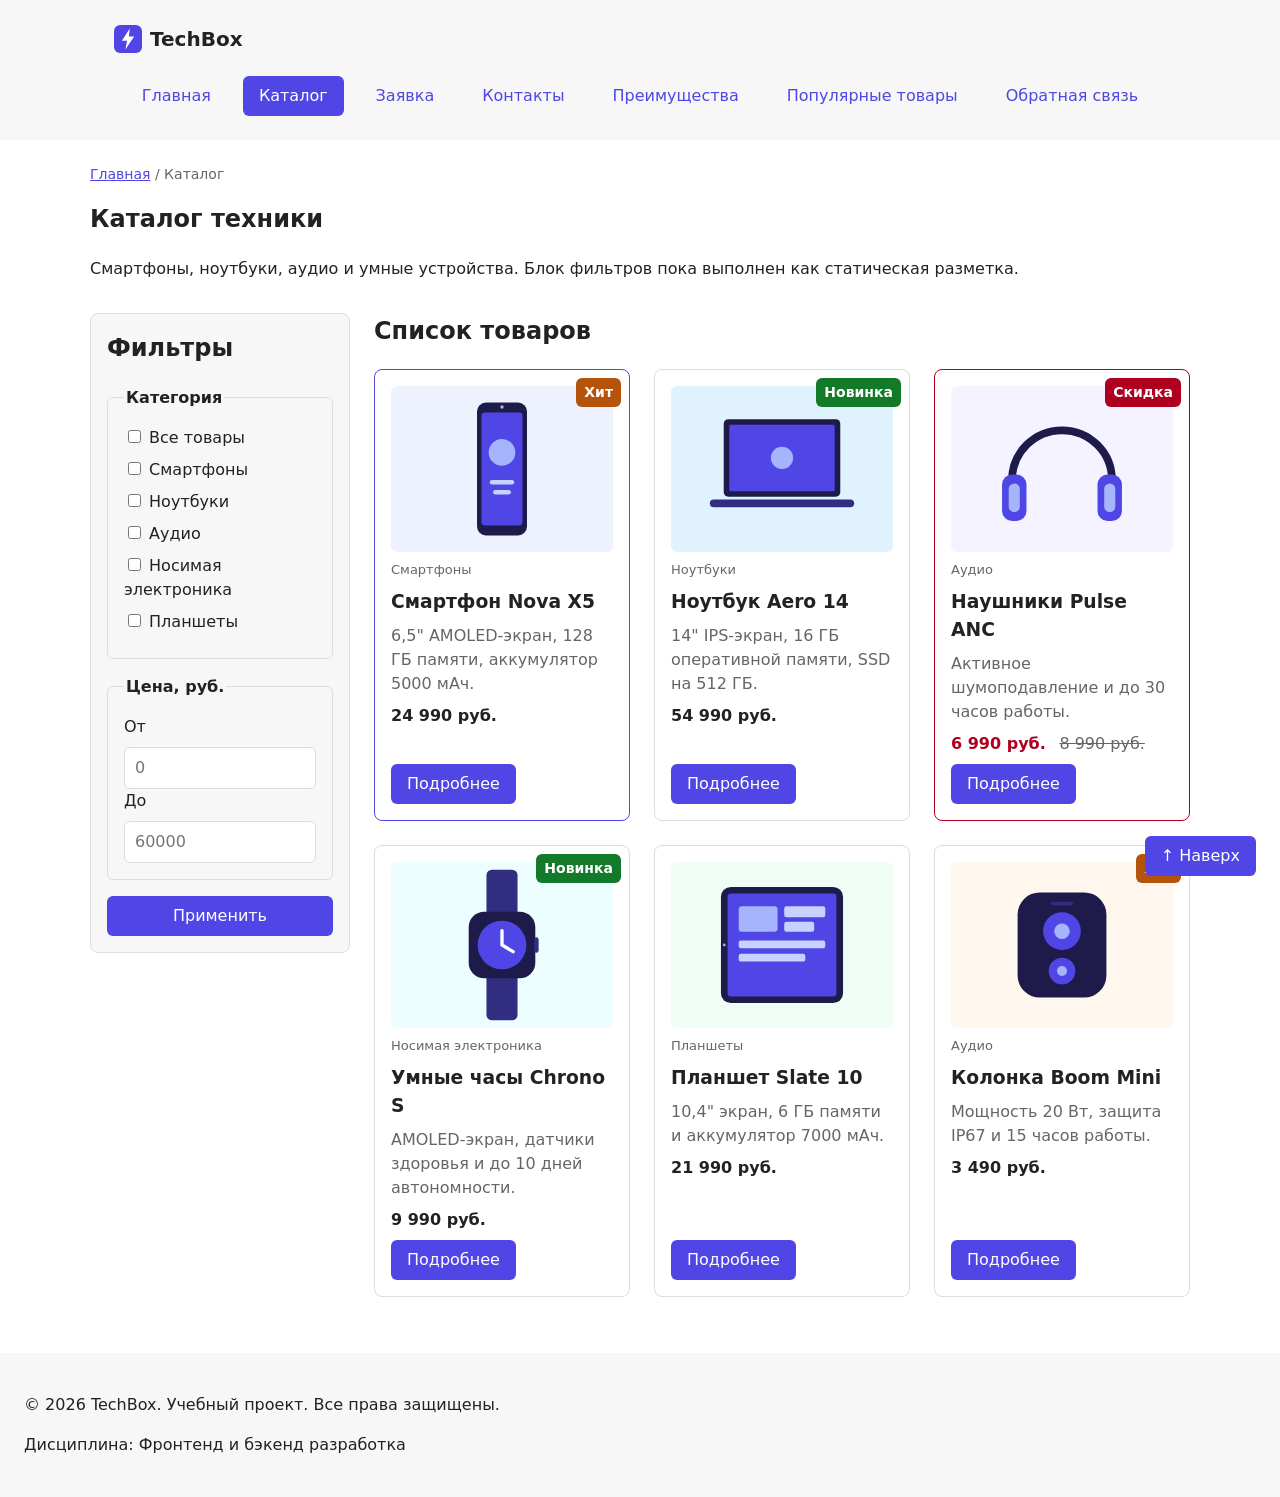
==== commit 74928ed9: "feat: add TechBox theme and product pages" ====
--- a/catalog.html
+++ b/catalog.html
@@ -3,14 +3,18 @@
 <head>
   <meta charset="UTF-8">
   <meta name="viewport" content="width=device-width, initial-scale=1.0">
-  <meta name="description" content="Каталог товаров учебного интернет-магазина.">
-  <title>Каталог товаров — Учебный интернет-магазин</title>
+  <meta name="description" content="Каталог техники TechBox: смартфоны, ноутбуки, аудио, умные часы и планшеты.">
+  <title>Каталог техники — TechBox</title>
+  <link rel="icon" href="images/logo.svg" type="image/svg+xml">
   <link rel="stylesheet" href="css/style.css">
 </head>
 <body>
   <header class="site-header">
     <div class="site-header__inner">
-      <a class="site-header__logo" href="index.html">ShopProject</a>
+      <a class="site-header__logo" href="index.html">
+        <img class="site-header__logo-image" src="images/logo.svg" alt="" width="28" height="28">
+        TechBox
+      </a>
       <nav class="site-nav" aria-label="Основная навигация">
         <ul class="site-nav__list">
           <li class="site-nav__item">
@@ -18,9 +22,6 @@
           </li>
           <li class="site-nav__item">
             <a class="site-nav__link site-nav__link--active" href="catalog.html" aria-current="page">Каталог</a>
-          </li>
-          <li class="site-nav__item">
-            <a class="site-nav__link" href="product.html">Карточка товара</a>
           </li>
           <li class="site-nav__item">
             <a class="site-nav__link" href="order.html">Заявка</a>
@@ -49,9 +50,10 @@
     </nav>
 
     <section class="section">
-      <h1 class="section__title">Каталог товаров</h1>
+      <h1 class="section__title">Каталог техники</h1>
       <p>
-        Учебный каталог товаров. Блок фильтров пока выполнен как статическая разметка.
+        Смартфоны, ноутбуки, аудио и умные устройства. Блок фильтров пока выполнен
+        как статическая разметка.
       </p>
     </section>
 
@@ -65,21 +67,33 @@
               <input type="checkbox" id="filter-all" name="category" value="all">
               Все товары
             </label>
-            <label class="filters-form__label" for="filter-popular">
-              <input type="checkbox" id="filter-popular" name="category" value="popular">
-              Популярные
+            <label class="filters-form__label" for="filter-phones">
+              <input type="checkbox" id="filter-phones" name="category" value="phones">
+              Смартфоны
             </label>
-            <label class="filters-form__label" for="filter-new">
-              <input type="checkbox" id="filter-new" name="category" value="new">
-              Новинки
+            <label class="filters-form__label" for="filter-laptops">
+              <input type="checkbox" id="filter-laptops" name="category" value="laptops">
+              Ноутбуки
+            </label>
+            <label class="filters-form__label" for="filter-audio">
+              <input type="checkbox" id="filter-audio" name="category" value="audio">
+              Аудио
+            </label>
+            <label class="filters-form__label" for="filter-wearables">
+              <input type="checkbox" id="filter-wearables" name="category" value="wearables">
+              Носимая электроника
+            </label>
+            <label class="filters-form__label" for="filter-tablets">
+              <input type="checkbox" id="filter-tablets" name="category" value="tablets">
+              Планшеты
             </label>
           </fieldset>
           <fieldset class="filters-form__group">
-            <legend class="filters-form__legend">Цена</legend>
+            <legend class="filters-form__legend">Цена, руб.</legend>
             <label class="filters-form__label" for="price-from">От</label>
             <input class="filters-form__input" id="price-from" name="price-from" type="number" min="0" placeholder="0">
             <label class="filters-form__label" for="price-to">До</label>
-            <input class="filters-form__input" id="price-to" name="price-to" type="number" min="0" placeholder="5000">
+            <input class="filters-form__input" id="price-to" name="price-to" type="number" min="0" placeholder="60000">
           </fieldset>
           <button class="button button--primary" type="submit">Применить</button>
         </form>
@@ -90,61 +104,67 @@
         <div class="products-grid">
           <article class="product-card product-card--featured">
             <span class="product-card__badge product-card__badge--hit">Хит</span>
-            <img class="product-card__image" src="images/product-1.svg" alt="Товар 1" width="400" height="300">
-            <h3 class="product-card__title">Товар 1</h3>
-            <p class="product-card__description">Краткое описание учебного товара.</p>
-            <p class="product-card__price">Цена: 1000 руб.</p>
+            <img class="product-card__image" src="images/product-1.svg" alt="Смартфон Nova X5" width="400" height="300">
+            <p class="product-card__category">Смартфоны</p>
+            <h3 class="product-card__title">Смартфон Nova X5</h3>
+            <p class="product-card__description">6,5" AMOLED-экран, 128 ГБ памяти, аккумулятор 5000 мАч.</p>
+            <p class="product-card__price">24&nbsp;990 руб.</p>
             <div class="product-card__actions">
               <a class="button button--primary product-card__link" href="product.html">Подробнее</a>
             </div>
           </article>
           <article class="product-card">
             <span class="product-card__badge product-card__badge--new">Новинка</span>
-            <img class="product-card__image" src="images/product-2.svg" alt="Товар 2" width="400" height="300">
-            <h3 class="product-card__title">Товар 2</h3>
-            <p class="product-card__description">Краткое описание учебного товара.</p>
-            <p class="product-card__price">Цена: 1500 руб.</p>
+            <img class="product-card__image" src="images/product-2.svg" alt="Ноутбук Aero 14" width="400" height="300">
+            <p class="product-card__category">Ноутбуки</p>
+            <h3 class="product-card__title">Ноутбук Aero 14</h3>
+            <p class="product-card__description">14" IPS-экран, 16 ГБ оперативной памяти, SSD на 512 ГБ.</p>
+            <p class="product-card__price">54&nbsp;990 руб.</p>
             <div class="product-card__actions">
-              <a class="button button--primary product-card__link" href="product.html">Подробнее</a>
+              <a class="button button--primary product-card__link" href="product-2.html">Подробнее</a>
             </div>
           </article>
           <article class="product-card product-card--discount">
             <span class="product-card__badge product-card__badge--sale">Скидка</span>
-            <img class="product-card__image" src="images/product-3.svg" alt="Товар 3" width="400" height="300">
-            <h3 class="product-card__title">Товар 3</h3>
-            <p class="product-card__description">Краткое описание учебного товара.</p>
-            <p class="product-card__price">Цена: 2000 руб. <span class="product-card__price-old">2500 руб.</span></p>
+            <img class="product-card__image" src="images/product-3.svg" alt="Наушники Pulse ANC" width="400" height="300">
+            <p class="product-card__category">Аудио</p>
+            <h3 class="product-card__title">Наушники Pulse ANC</h3>
+            <p class="product-card__description">Активное шумоподавление и до 30 часов работы.</p>
+            <p class="product-card__price">6&nbsp;990 руб. <span class="product-card__price-old">8&nbsp;990 руб.</span></p>
             <div class="product-card__actions">
-              <a class="button button--primary product-card__link" href="product.html">Подробнее</a>
+              <a class="button button--primary product-card__link" href="product-3.html">Подробнее</a>
             </div>
           </article>
           <article class="product-card">
             <span class="product-card__badge product-card__badge--new">Новинка</span>
-            <img class="product-card__image" src="images/product-1.svg" alt="Товар 4" width="400" height="300">
-            <h3 class="product-card__title">Товар 4</h3>
-            <p class="product-card__description">Краткое описание учебного товара.</p>
-            <p class="product-card__price">Цена: 2500 руб.</p>
+            <img class="product-card__image" src="images/product-4.svg" alt="Умные часы Chrono S" width="400" height="300">
+            <p class="product-card__category">Носимая электроника</p>
+            <h3 class="product-card__title">Умные часы Chrono S</h3>
+            <p class="product-card__description">AMOLED-экран, датчики здоровья и до 10 дней автономности.</p>
+            <p class="product-card__price">9&nbsp;990 руб.</p>
             <div class="product-card__actions">
-              <a class="button button--primary product-card__link" href="product.html">Подробнее</a>
+              <a class="button button--primary product-card__link" href="product-4.html">Подробнее</a>
             </div>
           </article>
           <article class="product-card">
-            <img class="product-card__image" src="images/product-2.svg" alt="Товар 5" width="400" height="300">
-            <h3 class="product-card__title">Товар 5</h3>
-            <p class="product-card__description">Краткое описание учебного товара.</p>
-            <p class="product-card__price">Цена: 3000 руб.</p>
+            <img class="product-card__image" src="images/product-5.svg" alt="Планшет Slate 10" width="400" height="300">
+            <p class="product-card__category">Планшеты</p>
+            <h3 class="product-card__title">Планшет Slate 10</h3>
+            <p class="product-card__description">10,4" экран, 6 ГБ памяти и аккумулятор 7000 мАч.</p>
+            <p class="product-card__price">21&nbsp;990 руб.</p>
             <div class="product-card__actions">
-              <a class="button button--primary product-card__link" href="product.html">Подробнее</a>
+              <a class="button button--primary product-card__link" href="product-5.html">Подробнее</a>
             </div>
           </article>
           <article class="product-card">
             <span class="product-card__badge product-card__badge--hit">Хит</span>
-            <img class="product-card__image" src="images/product-3.svg" alt="Товар 6" width="400" height="300">
-            <h3 class="product-card__title">Товар 6</h3>
-            <p class="product-card__description">Краткое описание учебного товара.</p>
-            <p class="product-card__price">Цена: 3500 руб.</p>
+            <img class="product-card__image" src="images/product-6.svg" alt="Колонка Boom Mini" width="400" height="300">
+            <p class="product-card__category">Аудио</p>
+            <h3 class="product-card__title">Колонка Boom Mini</h3>
+            <p class="product-card__description">Мощность 20 Вт, защита IP67 и 15 часов работы.</p>
+            <p class="product-card__price">3&nbsp;490 руб.</p>
             <div class="product-card__actions">
-              <a class="button button--primary product-card__link" href="product.html">Подробнее</a>
+              <a class="button button--primary product-card__link" href="product-6.html">Подробнее</a>
             </div>
           </article>
         </div>
@@ -153,7 +173,7 @@
   </main>
 
   <footer class="site-footer">
-    <p class="site-footer__text">&copy; 2026 Учебный проект. Все права защищены.</p>
+    <p class="site-footer__text">&copy; 2026 TechBox. Учебный проект. Все права защищены.</p>
     <p class="site-footer__text">Дисциплина: Фронтенд и бэкенд разработка</p>
   </footer>
 
--- a/css/style.css
+++ b/css/style.css
@@ -6,11 +6,11 @@
   --color-bg: #ffffff;
   --color-text: #222222;
   --color-muted: #666666;
-  --color-primary: #0057b8;
-  --color-primary-dark: #003f86;
+  --color-primary: #4f46e5;
+  --color-primary-dark: #3730a3;
   --color-border: #dddddd;
   --color-surface: #f7f7f7;
-  --color-surface-accent: #eef5ff;
+  --color-surface-accent: #eef2ff;
   --color-danger: #b00020;
   --color-success: #137a29;
   --color-success-bg: #eefaf0;
@@ -32,6 +32,9 @@
   /* Размеры */
   --container-width: 1100px;
 
+  /* Шрифт */
+  --font-family-base: system-ui, -apple-system, "Segoe UI", Roboto, Arial, sans-serif;
+
   /* Слои (z-index) */
   --z-badge: 5;
   --z-sticky: 10;
@@ -51,7 +54,7 @@
 
 body {
   margin: 0;
-  font-family: Arial, sans-serif;
+  font-family: var(--font-family-base);
   line-height: 1.5;
   color: var(--color-text);
   background-color: var(--color-bg);
@@ -164,9 +167,17 @@
 }
 
 .site-header__logo {
+  display: inline-flex;
+  align-items: center;
+  gap: var(--space-sm);
+  font-size: 20px;
   font-weight: 700;
   color: var(--color-text);
   text-decoration: none;
+}
+
+.site-header__logo-image {
+  display: block;
 }
 
 /* Блок site-nav */
@@ -278,6 +289,12 @@
   border-radius: var(--radius-sm);
 }
 
+.product-card__category {
+  margin: 0;
+  font-size: 13px;
+  color: var(--color-muted);
+}
+
 .product-card__title {
   margin: 0;
   color: var(--color-text);
@@ -428,6 +445,12 @@
   border-radius: var(--radius-md);
 }
 
+.product-detail__category {
+  margin: 0 0 var(--space-xs);
+  font-size: 14px;
+  color: var(--color-muted);
+}
+
 .product-detail__title {
   margin-top: 0;
 }
@@ -436,6 +459,14 @@
   margin: var(--space-md) 0;
   font-size: 28px;
   font-weight: 700;
+}
+
+.product-detail__price-old {
+  margin-left: var(--space-sm);
+  font-size: 20px;
+  font-weight: 400;
+  color: var(--color-muted);
+  text-decoration: line-through;
 }
 
 .product-detail__actions {
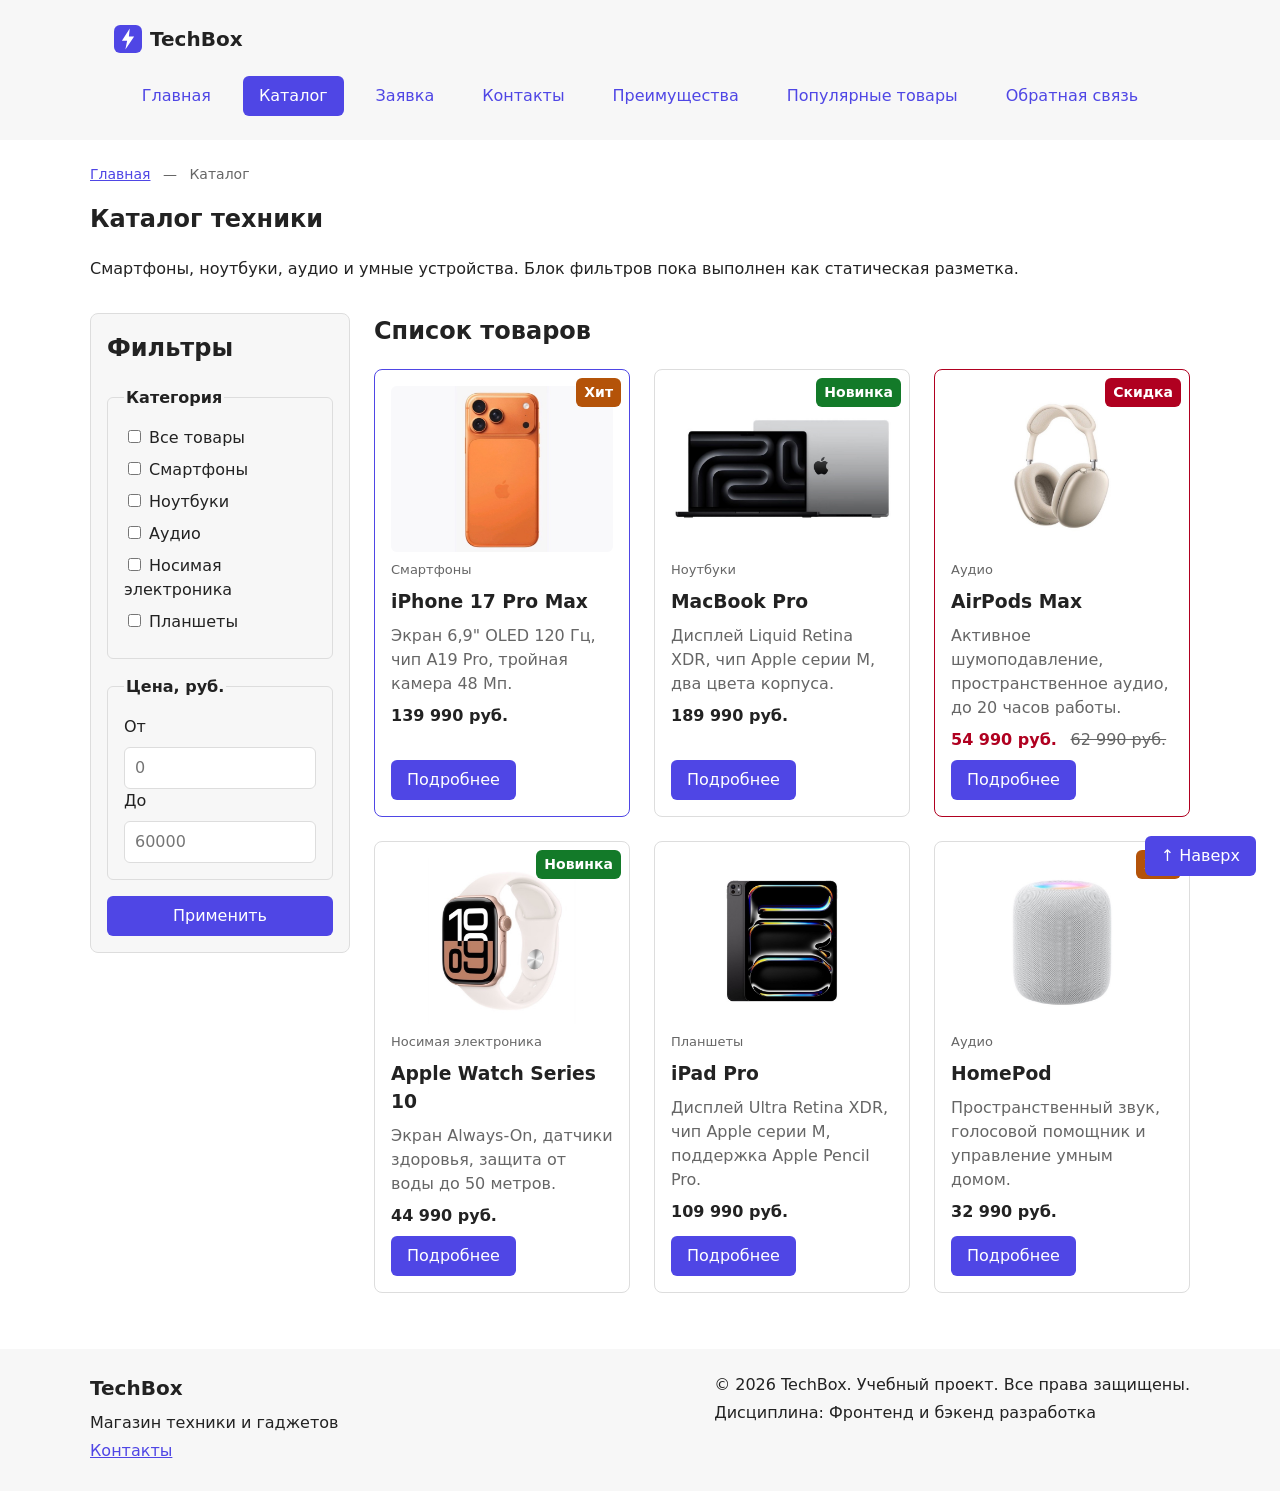
==== commit c6aab962: "feat: add real product photos, advantages block, breadcrumbs and contacts map" ====
--- a/catalog.html
+++ b/catalog.html
@@ -46,6 +46,7 @@
   <main class="page">
     <nav class="breadcrumbs" aria-label="Хлебные крошки">
       <a class="breadcrumbs__link" href="index.html">Главная</a>
+      <span class="breadcrumbs__separator" aria-hidden="true">—</span>
       <span class="breadcrumbs__current">Каталог</span>
     </nav>
 
@@ -89,7 +90,7 @@
             </label>
           </fieldset>
           <fieldset class="filters-form__group">
-            <legend class="filters-form__legend">Цена, руб.</legend>
+            <legend class="filters-form__legend">Цена,&nbsp;руб.</legend>
             <label class="filters-form__label" for="price-from">От</label>
             <input class="filters-form__input" id="price-from" name="price-from" type="number" min="0" placeholder="0">
             <label class="filters-form__label" for="price-to">До</label>
@@ -104,65 +105,65 @@
         <div class="products-grid">
           <article class="product-card product-card--featured">
             <span class="product-card__badge product-card__badge--hit">Хит</span>
-            <img class="product-card__image" src="images/product-1.svg" alt="Смартфон Nova X5" width="400" height="300">
+            <img class="product-card__image" src="images/product-1.jpg" alt="iPhone 17 Pro Max" width="400" height="300">
             <p class="product-card__category">Смартфоны</p>
-            <h3 class="product-card__title">Смартфон Nova X5</h3>
-            <p class="product-card__description">6,5" AMOLED-экран, 128 ГБ памяти, аккумулятор 5000 мАч.</p>
-            <p class="product-card__price">24&nbsp;990 руб.</p>
+            <h3 class="product-card__title">iPhone 17 Pro Max</h3>
+            <p class="product-card__description">Экран 6,9" OLED 120 Гц, чип A19 Pro, тройная камера 48 Мп.</p>
+            <p class="product-card__price">139&nbsp;990&nbsp;руб.</p>
             <div class="product-card__actions">
               <a class="button button--primary product-card__link" href="product.html">Подробнее</a>
             </div>
           </article>
           <article class="product-card">
             <span class="product-card__badge product-card__badge--new">Новинка</span>
-            <img class="product-card__image" src="images/product-2.svg" alt="Ноутбук Aero 14" width="400" height="300">
+            <img class="product-card__image" src="images/product-2.jpg" alt="MacBook Pro" width="400" height="300">
             <p class="product-card__category">Ноутбуки</p>
-            <h3 class="product-card__title">Ноутбук Aero 14</h3>
-            <p class="product-card__description">14" IPS-экран, 16 ГБ оперативной памяти, SSD на 512 ГБ.</p>
-            <p class="product-card__price">54&nbsp;990 руб.</p>
+            <h3 class="product-card__title">MacBook Pro</h3>
+            <p class="product-card__description">Дисплей Liquid Retina XDR, чип Apple серии M, два цвета корпуса.</p>
+            <p class="product-card__price">189&nbsp;990&nbsp;руб.</p>
             <div class="product-card__actions">
               <a class="button button--primary product-card__link" href="product-2.html">Подробнее</a>
             </div>
           </article>
           <article class="product-card product-card--discount">
             <span class="product-card__badge product-card__badge--sale">Скидка</span>
-            <img class="product-card__image" src="images/product-3.svg" alt="Наушники Pulse ANC" width="400" height="300">
+            <img class="product-card__image" src="images/product-3.jpg" alt="AirPods Max" width="400" height="300">
             <p class="product-card__category">Аудио</p>
-            <h3 class="product-card__title">Наушники Pulse ANC</h3>
-            <p class="product-card__description">Активное шумоподавление и до 30 часов работы.</p>
-            <p class="product-card__price">6&nbsp;990 руб. <span class="product-card__price-old">8&nbsp;990 руб.</span></p>
+            <h3 class="product-card__title">AirPods Max</h3>
+            <p class="product-card__description">Активное шумоподавление, пространственное аудио, до 20 часов работы.</p>
+            <p class="product-card__price">54&nbsp;990&nbsp;руб. <span class="product-card__price-old">62&nbsp;990&nbsp;руб.</span></p>
             <div class="product-card__actions">
               <a class="button button--primary product-card__link" href="product-3.html">Подробнее</a>
             </div>
           </article>
           <article class="product-card">
             <span class="product-card__badge product-card__badge--new">Новинка</span>
-            <img class="product-card__image" src="images/product-4.svg" alt="Умные часы Chrono S" width="400" height="300">
+            <img class="product-card__image" src="images/product-4.jpg" alt="Apple Watch Series 10" width="400" height="300">
             <p class="product-card__category">Носимая электроника</p>
-            <h3 class="product-card__title">Умные часы Chrono S</h3>
-            <p class="product-card__description">AMOLED-экран, датчики здоровья и до 10 дней автономности.</p>
-            <p class="product-card__price">9&nbsp;990 руб.</p>
+            <h3 class="product-card__title">Apple Watch Series 10</h3>
+            <p class="product-card__description">Экран Always-On, датчики здоровья, защита от воды до 50 метров.</p>
+            <p class="product-card__price">44&nbsp;990&nbsp;руб.</p>
             <div class="product-card__actions">
               <a class="button button--primary product-card__link" href="product-4.html">Подробнее</a>
             </div>
           </article>
           <article class="product-card">
-            <img class="product-card__image" src="images/product-5.svg" alt="Планшет Slate 10" width="400" height="300">
+            <img class="product-card__image" src="images/product-5.jpg" alt="iPad Pro" width="400" height="300">
             <p class="product-card__category">Планшеты</p>
-            <h3 class="product-card__title">Планшет Slate 10</h3>
-            <p class="product-card__description">10,4" экран, 6 ГБ памяти и аккумулятор 7000 мАч.</p>
-            <p class="product-card__price">21&nbsp;990 руб.</p>
+            <h3 class="product-card__title">iPad Pro</h3>
+            <p class="product-card__description">Дисплей Ultra Retina XDR, чип Apple серии M, поддержка Apple Pencil Pro.</p>
+            <p class="product-card__price">109&nbsp;990&nbsp;руб.</p>
             <div class="product-card__actions">
               <a class="button button--primary product-card__link" href="product-5.html">Подробнее</a>
             </div>
           </article>
           <article class="product-card">
             <span class="product-card__badge product-card__badge--hit">Хит</span>
-            <img class="product-card__image" src="images/product-6.svg" alt="Колонка Boom Mini" width="400" height="300">
+            <img class="product-card__image" src="images/product-6.jpg" alt="HomePod" width="400" height="300">
             <p class="product-card__category">Аудио</p>
-            <h3 class="product-card__title">Колонка Boom Mini</h3>
-            <p class="product-card__description">Мощность 20 Вт, защита IP67 и 15 часов работы.</p>
-            <p class="product-card__price">3&nbsp;490 руб.</p>
+            <h3 class="product-card__title">HomePod</h3>
+            <p class="product-card__description">Пространственный звук, голосовой помощник и управление умным домом.</p>
+            <p class="product-card__price">32&nbsp;990&nbsp;руб.</p>
             <div class="product-card__actions">
               <a class="button button--primary product-card__link" href="product-6.html">Подробнее</a>
             </div>
@@ -173,8 +174,17 @@
   </main>
 
   <footer class="site-footer">
-    <p class="site-footer__text">&copy; 2026 TechBox. Учебный проект. Все права защищены.</p>
-    <p class="site-footer__text">Дисциплина: Фронтенд и бэкенд разработка</p>
+    <div class="site-footer__inner">
+      <div class="site-footer__info">
+        <p class="site-footer__title">TechBox</p>
+        <p class="site-footer__text">Магазин техники и гаджетов</p>
+        <p class="site-footer__text"><a class="site-footer__link" href="contacts.html">Контакты</a></p>
+      </div>
+      <div class="site-footer__copy">
+        <p class="site-footer__text">&copy; 2026 TechBox. Учебный проект. Все права защищены.</p>
+        <p class="site-footer__text">Дисциплина: Фронтенд и бэкенд разработка</p>
+      </div>
+    </div>
   </footer>
 
   <a class="to-top" href="#">&uarr; Наверх</a>
--- a/css/style.css
+++ b/css/style.css
@@ -83,10 +83,6 @@
   outline-offset: 4px;
 }
 
-[aria-invalid="true"] {
-  border-color: var(--color-danger);
-}
-
 /* ===============================
    3. Общие блоки интерфейса
    =============================== */
@@ -146,8 +142,8 @@
   color: var(--color-primary);
 }
 
-.breadcrumbs__current::before {
-  content: " / ";
+.breadcrumbs__separator {
+  margin: 0 var(--space-sm);
   color: var(--color-muted);
 }
 
@@ -226,6 +222,26 @@
   background-color: var(--color-surface);
 }
 
+.site-footer__inner {
+  display: flex;
+  flex-wrap: wrap;
+  justify-content: space-between;
+  gap: var(--space-lg);
+  max-width: var(--container-width);
+  margin: 0 auto;
+}
+
+.site-footer__title {
+  margin: 0 0 var(--space-sm);
+  font-size: 20px;
+  font-weight: 700;
+}
+
+.site-footer__text {
+  margin: 0 0 var(--space-xs);
+}
+
+
 /* Блок hero */
 .hero {
   max-width: var(--container-width);
@@ -249,6 +265,54 @@
 
 .section__title {
   margin-top: 0;
+}
+
+/* Блок advantages-list */
+.advantages-list {
+  display: grid;
+  grid-template-columns: repeat(4, 1fr);
+  gap: var(--space-md);
+  margin: 0;
+  padding: 0;
+  list-style: none;
+}
+
+.advantages-list__item {
+  padding: var(--space-lg) var(--space-md);
+  border: 1px solid var(--color-border);
+  border-radius: var(--radius-md);
+  background-color: var(--color-bg);
+}
+
+.advantages-list__item:hover {
+  border-color: var(--color-primary);
+}
+
+.advantages-list__icon {
+  display: flex;
+  align-items: center;
+  justify-content: center;
+  width: 100%;
+  height: 48px;
+  margin-bottom: var(--space-md);
+  border-radius: var(--radius-md);
+  color: var(--color-primary);
+  background-color: var(--color-surface-accent);
+}
+
+.advantages-list__icon-image {
+  display: block;
+}
+
+.advantages-list__title {
+  margin: 0 0 var(--space-xs);
+  font-size: 16px;
+}
+
+.advantages-list__text {
+  margin: 0;
+  font-size: 14px;
+  color: var(--color-muted);
 }
 
 /* Блок products-grid */
@@ -521,6 +585,16 @@
   margin-bottom: var(--space-xs);
 }
 
+/* Блок contact-map (карта на странице контактов) */
+.contact-map {
+  display: block;
+  width: 100%;
+  height: 400px;
+  border: 0;
+  border-radius: var(--radius-md);
+  background-color: var(--color-border);
+}
+
 /* Блок to-top: кнопка «Наверх», position: fixed */
 .to-top {
   position: fixed;
@@ -590,6 +664,11 @@
   font: inherit;
 }
 
+/* Поле с ошибкой: правило стоит после правил полей, иначе они перебьют красную рамку */
+[aria-invalid="true"] {
+  border-color: var(--color-danger);
+}
+
 .order-form__hint {
   display: block;
   margin-top: var(--space-xs);
